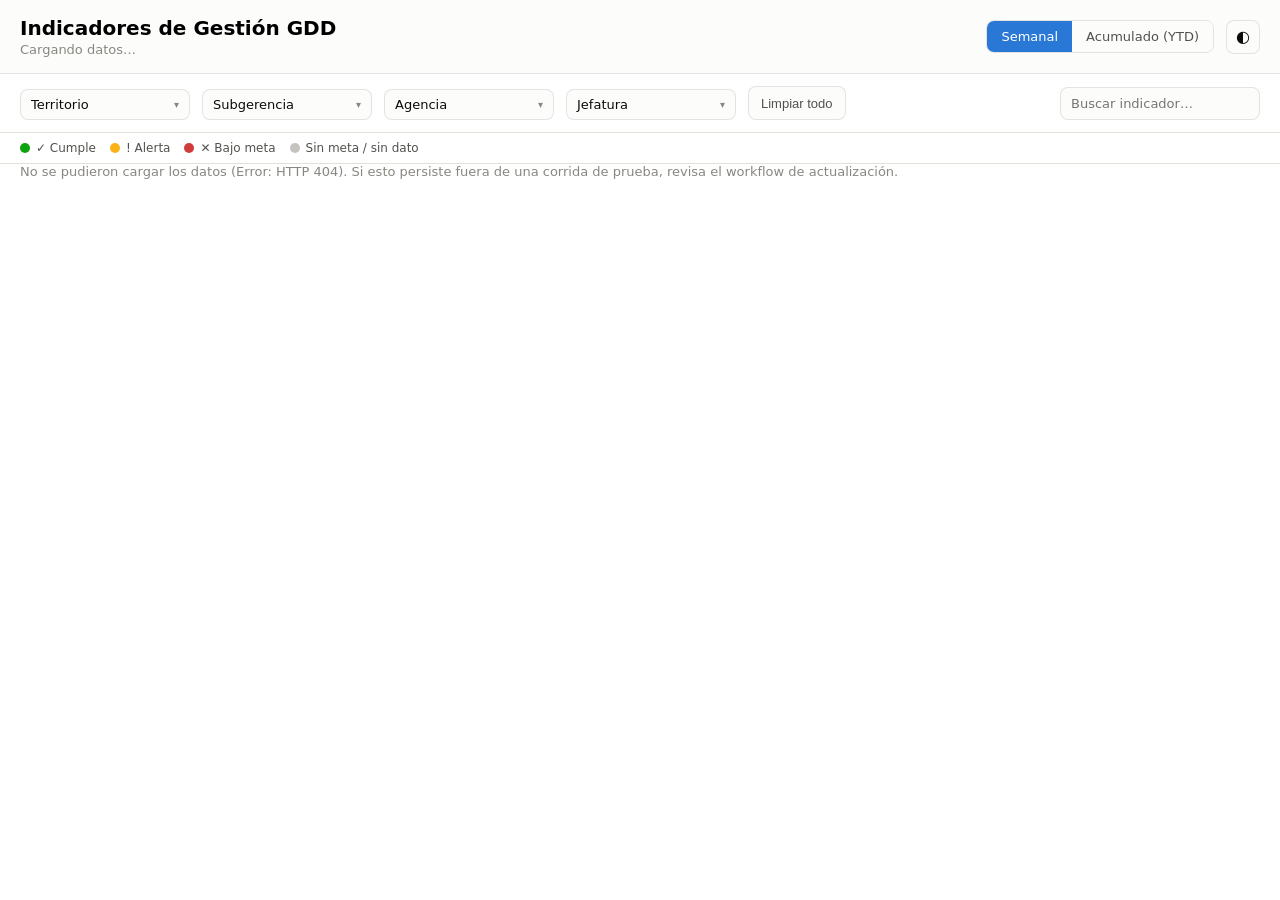
==== site/index.html @ d1c9a59b "Reemplazar los <select multiple> por dropdowns tipo checklist Cada filtro (Territorio/Subgerencia/Ag" ====
<!DOCTYPE html>
<html lang="es">
<head>
<meta charset="UTF-8">
<meta name="viewport" content="width=device-width, initial-scale=1.0">
<title>Indicadores de Gestión GDD</title>
<link rel="stylesheet" href="style.css">
</head>
<body>
<div class="viz-root" id="app">
  <header class="topbar">
    <div class="topbar-title">
      <h1>Indicadores de Gestión GDD</h1>
      <p id="updated-at" class="muted">Cargando datos…</p>
    </div>
    <div class="topbar-controls">
      <div class="view-toggle" role="tablist" aria-label="Vista">
        <button class="view-btn active" data-view="weekly" role="tab" aria-selected="true">Semanal</button>
        <button class="view-btn" data-view="ytd" role="tab" aria-selected="false">Acumulado (YTD)</button>
      </div>
      <button id="theme-toggle" class="icon-btn" title="Cambiar tema" aria-label="Cambiar tema claro/oscuro">◐</button>
    </div>
  </header>

  <div class="toolbar">
    <div class="filters" id="filters-container">
      <!-- Los 4 dropdowns (Territorio/Subgerencia/Agencia/Jefatura) se arman en JS: buildFilterDropdown() -->
      <button id="clear-filters" class="icon-btn text-btn" title="Limpiar todos los filtros">Limpiar todo</button>
    </div>
    <input id="indicator-search" type="search" placeholder="Buscar indicador…" aria-label="Buscar indicador">
  </div>
  <div class="active-filters" id="active-filters" aria-live="polite"></div>
  <div class="legend-bar">
    <span class="legend-item"><span class="status-dot good"></span> ✓ Cumple</span>
    <span class="legend-item"><span class="status-dot warning"></span> ! Alerta</span>
    <span class="legend-item"><span class="status-dot critical"></span> ✕ Bajo meta</span>
    <span class="legend-item"><span class="status-dot neutral"></span> Sin meta / sin dato</span>
  </div>

  <main id="table-wrap" class="table-wrap">
    <p class="muted" id="status-msg">Cargando indicadores…</p>
  </main>
</div>
<script src="app.js"></script>
</body>
</html>
---- site/style.css ----
:root {
  color-scheme: light;
}

.viz-root {
  color-scheme: light;
  --surface-1: #fcfcfb;
  --page-plane: #f9f9f7;
  --text-primary: #0b0b0b;
  --text-secondary: #52514e;
  --text-muted: #898781;
  --gridline: #e1e0d9;
  --baseline: #c3c2b7;
  --border: rgba(11, 11, 11, 0.10);
  --accent: #2a78d6;
  --status-good: #0ca30c;
  --status-warning: #fab219;
  --status-critical: #d03b3b;
  --status-neutral: #898781;
}

@media (prefers-color-scheme: dark) {
  :root:where(:not([data-theme="light"])) .viz-root {
    color-scheme: dark;
    --surface-1: #1a1a19;
    --page-plane: #0d0d0d;
    --text-primary: #ffffff;
    --text-secondary: #c3c2b7;
    --text-muted: #898781;
    --gridline: #2c2c2a;
    --baseline: #383835;
    --border: rgba(255, 255, 255, 0.10);
    --accent: #3987e5;
    --status-good: #0ca30c;
    --status-warning: #fab219;
    --status-critical: #e66767;
    --status-neutral: #898781;
  }
}
:root[data-theme="dark"] .viz-root {
  color-scheme: dark;
  --surface-1: #1a1a19;
  --page-plane: #0d0d0d;
  --text-primary: #ffffff;
  --text-secondary: #c3c2b7;
  --text-muted: #898781;
  --gridline: #2c2c2a;
  --baseline: #383835;
  --border: rgba(255, 255, 255, 0.10);
  --accent: #3987e5;
  --status-good: #0ca30c;
  --status-warning: #fab219;
  --status-critical: #e66767;
  --status-neutral: #898781;
}

* { box-sizing: border-box; }

body {
  margin: 0;
  font-family: system-ui, -apple-system, "Segoe UI", sans-serif;
  background: var(--page-plane);
  color: var(--text-primary);
}

.viz-root {
  min-height: 100vh;
  display: flex;
  flex-direction: column;
}

.topbar {
  display: flex;
  justify-content: space-between;
  align-items: center;
  gap: 16px;
  padding: 16px 20px;
  background: var(--surface-1);
  border-bottom: 1px solid var(--border);
  flex-wrap: wrap;
}

.topbar-title h1 {
  font-size: 20px;
  margin: 0 0 2px;
}

.muted {
  color: var(--text-muted);
  font-size: 13px;
  margin: 0;
}

.topbar-controls {
  display: flex;
  align-items: center;
  gap: 12px;
}

.view-toggle {
  display: inline-flex;
  border: 1px solid var(--border);
  border-radius: 8px;
  overflow: hidden;
}

.view-btn {
  border: none;
  background: var(--surface-1);
  color: var(--text-secondary);
  padding: 8px 14px;
  font-size: 13px;
  cursor: pointer;
  font-family: inherit;
}

.view-btn.active {
  background: var(--accent);
  color: #fff;
}

.icon-btn {
  border: 1px solid var(--border);
  background: var(--surface-1);
  color: var(--text-primary);
  border-radius: 8px;
  width: 34px;
  height: 34px;
  cursor: pointer;
  font-size: 16px;
}

.toolbar {
  display: flex;
  align-items: flex-end;
  justify-content: space-between;
  gap: 12px;
  padding: 12px 20px;
  flex-wrap: wrap;
  border-bottom: 1px solid var(--gridline);
}

.toolbar input[type="search"] {
  padding: 8px 10px;
  border: 1px solid var(--border);
  border-radius: 8px;
  background: var(--surface-1);
  color: var(--text-primary);
  font-family: inherit;
  font-size: 13px;
  min-width: 200px;
}

.filters {
  display: flex;
  align-items: flex-end;
  gap: 12px;
  flex-wrap: wrap;
}

/* --- Dropdown de filtro multi-select tipo checklist --- */
.filter-dropdown {
  position: relative;
}

.filter-dropdown-toggle {
  display: flex;
  align-items: center;
  gap: 8px;
  padding: 7px 10px;
  border: 1px solid var(--border);
  border-radius: 8px;
  background: var(--surface-1);
  color: var(--text-primary);
  font-family: inherit;
  font-size: 13px;
  min-width: 170px;
  cursor: pointer;
  justify-content: space-between;
}

.filter-dropdown-toggle .count-badge {
  background: var(--accent);
  color: #fff;
  border-radius: 999px;
  font-size: 11px;
  padding: 1px 7px;
  font-variant-numeric: tabular-nums;
}

.filter-dropdown-toggle .caret {
  color: var(--text-muted);
  font-size: 10px;
}

.filter-dropdown.open .filter-dropdown-toggle {
  border-color: var(--accent);
}

.filter-dropdown-panel {
  position: absolute;
  top: calc(100% + 4px);
  left: 0;
  z-index: 20;
  width: 240px;
  background: var(--surface-1);
  border: 1px solid var(--border);
  border-radius: 10px;
  box-shadow: 0 8px 24px rgba(0, 0, 0, 0.18);
  padding: 8px;
  display: flex;
  flex-direction: column;
  gap: 6px;
}

.filter-dropdown-panel[hidden] {
  display: none;
}

.filter-dropdown-search {
  padding: 6px 8px;
  border: 1px solid var(--border);
  border-radius: 6px;
  background: var(--page-plane);
  color: var(--text-primary);
  font-family: inherit;
  font-size: 12px;
}

.filter-dropdown-actions {
  display: flex;
  gap: 6px;
}

.filter-dropdown-actions button {
  flex: 1;
  border: 1px solid var(--border);
  background: var(--page-plane);
  color: var(--text-secondary);
  border-radius: 6px;
  padding: 4px 6px;
  font-size: 11px;
  font-family: inherit;
  cursor: pointer;
}

.filter-dropdown-actions button:hover {
  color: var(--text-primary);
}

.filter-dropdown-options {
  max-height: 220px;
  overflow-y: auto;
  display: flex;
  flex-direction: column;
}

.filter-dropdown-option {
  display: flex;
  align-items: center;
  gap: 8px;
  padding: 5px 4px;
  font-size: 13px;
  color: var(--text-primary);
  border-radius: 6px;
  cursor: pointer;
}

.filter-dropdown-option:hover {
  background: var(--page-plane);
}

.filter-dropdown-option input {
  margin: 0;
}

.filter-dropdown-empty {
  font-size: 12px;
  color: var(--text-muted);
  padding: 8px 4px;
}

.active-filters {
  display: flex;
  flex-wrap: wrap;
  gap: 6px;
  padding: 0 20px 10px;
}

.active-filters:empty {
  padding: 0;
}

.filter-chip {
  display: inline-flex;
  align-items: center;
  gap: 6px;
  font-size: 12px;
  background: var(--surface-1);
  border: 1px solid var(--border);
  border-radius: 999px;
  padding: 3px 6px 3px 10px;
  color: var(--text-secondary);
}

.filter-chip button {
  border: none;
  background: none;
  color: var(--text-muted);
  cursor: pointer;
  font-size: 13px;
  line-height: 1;
  padding: 2px;
}

.icon-btn.text-btn {
  width: auto;
  padding: 0 12px;
  font-size: 13px;
  color: var(--text-secondary);
}

.legend-bar {
  display: flex;
  gap: 14px;
  flex-wrap: wrap;
  padding: 8px 20px;
  border-bottom: 1px solid var(--gridline);
}

.legend {
  display: flex;
  gap: 14px;
  margin-left: auto;
  flex-wrap: wrap;
}

.legend-item {
  font-size: 12px;
  color: var(--text-secondary);
  display: inline-flex;
  align-items: center;
  gap: 6px;
}

.status-dot {
  width: 10px;
  height: 10px;
  border-radius: 50%;
  display: inline-block;
}
.status-dot.good { background: var(--status-good); }
.status-dot.warning { background: var(--status-warning); }
.status-dot.critical { background: var(--status-critical); }
.status-dot.neutral { background: var(--status-neutral); opacity: 0.5; }

.table-wrap {
  flex: 1;
  overflow: auto;
  padding: 0 20px 24px;
}

table.matrix {
  border-collapse: separate;
  border-spacing: 0;
  font-size: 13px;
  min-width: 100%;
}

table.matrix th, table.matrix td {
  padding: 8px 10px;
  border-bottom: 1px solid var(--gridline);
  white-space: nowrap;
  text-align: right;
}

table.matrix thead th {
  position: sticky;
  top: 0;
  background: var(--surface-1);
  color: var(--text-secondary);
  font-weight: 600;
  z-index: 2;
  text-align: right;
  vertical-align: bottom;
  border-bottom: 1px solid var(--baseline);
}

table.matrix thead th.entity-col {
  text-align: left;
  z-index: 3;
}

td.entity-col, th.entity-col {
  position: sticky;
  left: 0;
  background: var(--surface-1);
  text-align: left;
  font-variant-numeric: normal;
}

tr.level-total td.entity-col { font-weight: 700; }
tr.level-territorio td.entity-col { font-weight: 600; padding-left: 24px; }
tr.level-subgerencia td.entity-col { padding-left: 44px; color: var(--text-secondary); }
tr.level-agencia td.entity-col { padding-left: 44px; color: var(--text-secondary); font-style: italic; }
tr.level-jefatura td.entity-col { padding-left: 64px; color: var(--text-muted); font-size: 12px; }

.entity-toggle {
  background: none;
  border: none;
  cursor: pointer;
  color: var(--text-muted);
  font-size: 11px;
  width: 16px;
  display: inline-block;
  font-family: inherit;
}

td.value-cell {
  font-variant-numeric: tabular-nums;
  color: var(--text-primary);
}

.cell-inner {
  display: inline-flex;
  align-items: center;
  gap: 6px;
  justify-content: flex-end;
}

.status-icon {
  font-size: 11px;
  width: 14px;
  height: 14px;
  border-radius: 50%;
  display: inline-flex;
  align-items: center;
  justify-content: center;
  color: #fff;
  flex: none;
}
.status-icon.good { background: var(--status-good); }
.status-icon.warning { background: var(--status-warning); color: #3a2a00; }
.status-icon.critical { background: var(--status-critical); }
.status-icon.neutral { background: var(--status-neutral); opacity: 0.5; }

col.hidden-col, th.hidden-col, td.hidden-col { display: none; }

#status-msg { padding: 20px 0; }
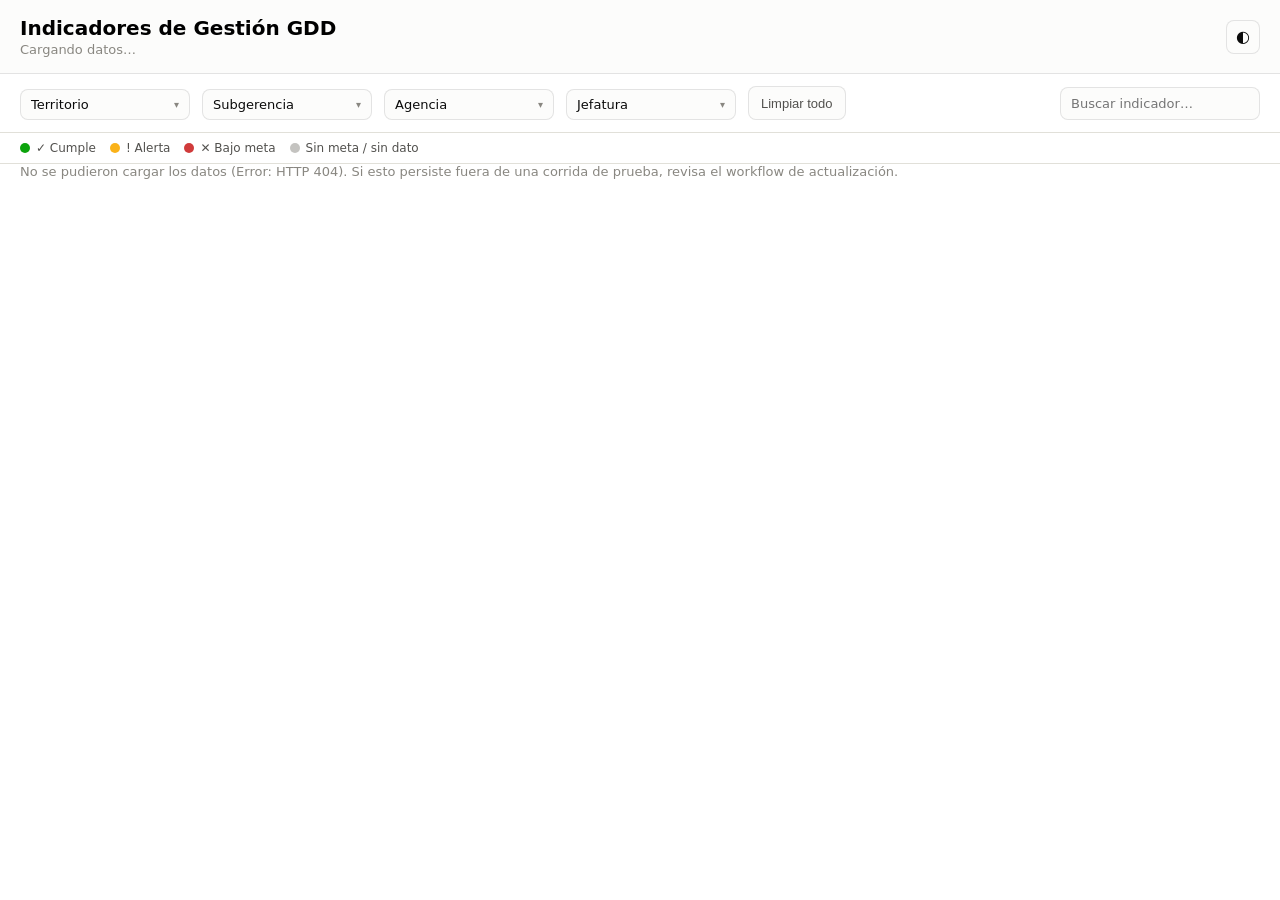
==== commit 040020f7: "Unificar YTD y MTD en una sola tabla, por indicador Se saca el toggle Semanal/Acumulado(YTD) y se fu" ====
--- a/site/index.html
+++ b/site/index.html
@@ -14,10 +14,6 @@
       <p id="updated-at" class="muted">Cargando datos…</p>
     </div>
     <div class="topbar-controls">
-      <div class="view-toggle" role="tablist" aria-label="Vista">
-        <button class="view-btn active" data-view="weekly" role="tab" aria-selected="true">Semanal</button>
-        <button class="view-btn" data-view="ytd" role="tab" aria-selected="false">Acumulado (YTD)</button>
-      </div>
       <button id="theme-toggle" class="icon-btn" title="Cambiar tema" aria-label="Cambiar tema claro/oscuro">◐</button>
     </div>
   </header>
--- a/site/style.css
+++ b/site/style.css
@@ -97,28 +97,6 @@
   gap: 12px;
 }
 
-.view-toggle {
-  display: inline-flex;
-  border: 1px solid var(--border);
-  border-radius: 8px;
-  overflow: hidden;
-}
-
-.view-btn {
-  border: none;
-  background: var(--surface-1);
-  color: var(--text-secondary);
-  padding: 8px 14px;
-  font-size: 13px;
-  cursor: pointer;
-  font-family: inherit;
-}
-
-.view-btn.active {
-  background: var(--accent);
-  color: #fff;
-}
-
 .icon-btn {
   border: 1px solid var(--border);
   background: var(--surface-1);
@@ -383,12 +361,34 @@
   z-index: 2;
   text-align: right;
   vertical-align: bottom;
+  border-bottom: 1px solid var(--gridline);
+}
+
+table.matrix thead tr:first-child th {
+  top: 0;
+}
+
+table.matrix thead tr:last-child th:not(.entity-col) {
+  top: 33px; /* fallback; app.js mide la altura real de la 1a fila y la corrige */
   border-bottom: 1px solid var(--baseline);
+  font-weight: 500;
+  font-size: 11px;
+  color: var(--text-muted);
 }
 
 table.matrix thead th.entity-col {
   text-align: left;
   z-index: 3;
+}
+
+th.indicator-group-th {
+  text-align: center;
+  border-left: 1px solid var(--gridline);
+}
+
+th.sub-col.ytd,
+td.sub-col.ytd {
+  border-left: 1px solid var(--gridline);
 }
 
 td.entity-col, th.entity-col {
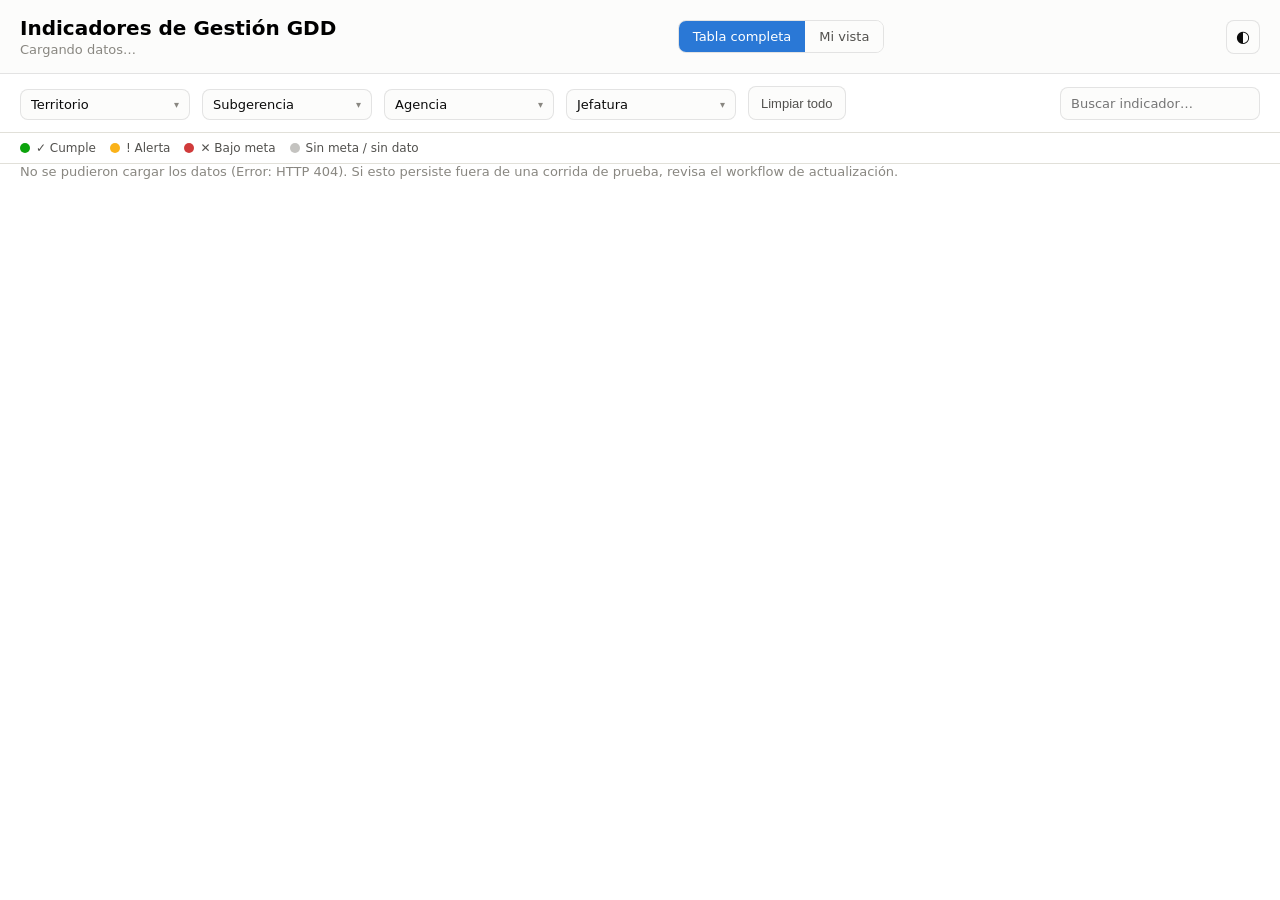
==== commit 6d32ffcc: "Agregar "Mi vista": dashboard individual de una sola pantalla Nueva página (mi-vista.html) para que " ====
--- a/site/index.html
+++ b/site/index.html
@@ -13,6 +13,10 @@
       <h1>Indicadores de Gestión GDD</h1>
       <p id="updated-at" class="muted">Cargando datos…</p>
     </div>
+    <nav class="page-nav" aria-label="Páginas">
+      <a class="page-nav-link active" href="index.html">Tabla completa</a>
+      <a class="page-nav-link" href="mi-vista.html">Mi vista</a>
+    </nav>
     <div class="topbar-controls">
       <button id="theme-toggle" class="icon-btn" title="Cambiar tema" aria-label="Cambiar tema claro/oscuro">◐</button>
     </div>
@@ -37,6 +41,7 @@
     <p class="muted" id="status-msg">Cargando indicadores…</p>
   </main>
 </div>
+<script src="shared.js"></script>
 <script src="app.js"></script>
 </body>
 </html>
--- a/site/style.css
+++ b/site/style.css
@@ -97,6 +97,30 @@
   gap: 12px;
 }
 
+.page-nav {
+  display: inline-flex;
+  border: 1px solid var(--border);
+  border-radius: 8px;
+  overflow: hidden;
+}
+
+.page-nav-link {
+  padding: 8px 14px;
+  font-size: 13px;
+  color: var(--text-secondary);
+  text-decoration: none;
+  background: var(--surface-1);
+}
+
+.page-nav-link:hover {
+  color: var(--text-primary);
+}
+
+.page-nav-link.active {
+  background: var(--accent);
+  color: #fff;
+}
+
 .icon-btn {
   border: 1px solid var(--border);
   background: var(--surface-1);
@@ -446,4 +470,185 @@
 
 col.hidden-col, th.hidden-col, td.hidden-col { display: none; }
 
+/* ===== Mi vista (mi-vista.html) ===== */
+
+.picker-bar {
+  display: flex;
+  align-items: flex-end;
+  justify-content: space-between;
+  gap: 16px;
+  padding: 14px 20px;
+  border-bottom: 1px solid var(--gridline);
+  flex-wrap: wrap;
+}
+
+.entity-picker {
+  position: relative;
+  display: flex;
+  flex-direction: column;
+  gap: 4px;
+  font-size: 11px;
+  color: var(--text-muted);
+  min-width: 320px;
+  flex: 1;
+  max-width: 480px;
+}
+
+.entity-picker input {
+  padding: 9px 10px;
+  border: 1px solid var(--border);
+  border-radius: 8px;
+  background: var(--surface-1);
+  color: var(--text-primary);
+  font-family: inherit;
+  font-size: 14px;
+}
+
+.entity-results {
+  position: absolute;
+  top: calc(100% + 4px);
+  left: 0;
+  right: 0;
+  z-index: 20;
+  background: var(--surface-1);
+  border: 1px solid var(--border);
+  border-radius: 10px;
+  box-shadow: 0 8px 24px rgba(0, 0, 0, 0.18);
+  max-height: 320px;
+  overflow-y: auto;
+  padding: 4px;
+}
+
+.entity-result {
+  display: flex;
+  flex-direction: column;
+  align-items: flex-start;
+  gap: 2px;
+  width: 100%;
+  padding: 8px 10px;
+  border: none;
+  background: none;
+  border-radius: 6px;
+  cursor: pointer;
+  text-align: left;
+  font-family: inherit;
+}
+
+.entity-result:hover {
+  background: var(--page-plane);
+}
+
+.entity-result-name {
+  font-size: 13px;
+  color: var(--text-primary);
+  font-weight: 600;
+}
+
+.entity-result-meta {
+  font-size: 11px;
+  color: var(--text-muted);
+}
+
+.entity-result-empty {
+  font-size: 12px;
+  color: var(--text-muted);
+  padding: 10px;
+}
+
+.entity-selected {
+  display: flex;
+  align-items: center;
+  gap: 16px;
+}
+
+.entity-selected #entity-title {
+  font-size: 18px;
+  font-weight: 700;
+  margin: 0;
+}
+
+.status-summary {
+  display: flex;
+  align-items: center;
+  gap: 16px;
+  padding: 10px 20px;
+  border-bottom: 1px solid var(--gridline);
+  flex-wrap: wrap;
+}
+
+.summary-item {
+  font-size: 13px;
+  font-weight: 600;
+  display: inline-flex;
+  align-items: center;
+  gap: 6px;
+}
+.summary-item.good { color: var(--status-good); }
+.summary-item.warning { color: #8a6400; } /* status-warning no cumple 3:1 en superficie clara */
+.summary-item.critical { color: var(--status-critical); }
+@media (prefers-color-scheme: dark) {
+  :root:not([data-theme="light"]) .summary-item.warning { color: var(--status-warning); }
+}
+:root[data-theme="dark"] .summary-item.warning { color: var(--status-warning); }
+
+.summary-note {
+  font-size: 12px;
+}
+
+.my-view {
+  flex: 1;
+  overflow: auto;
+  padding: 4px 20px 24px;
+}
+
+.stat-grid {
+  display: grid;
+  grid-template-columns: repeat(auto-fill, minmax(180px, 1fr));
+  gap: 10px;
+  padding-top: 12px;
+}
+
+.stat-tile {
+  border: 1px solid var(--border);
+  border-radius: 10px;
+  padding: 10px 12px;
+  background: var(--surface-1);
+  display: flex;
+  flex-direction: column;
+  gap: 8px;
+}
+
+.stat-label {
+  font-size: 11px;
+  font-weight: 600;
+  color: var(--text-secondary);
+  line-height: 1.3;
+  min-height: 28px;
+  display: -webkit-box;
+  -webkit-line-clamp: 2;
+  -webkit-box-orient: vertical;
+  overflow: hidden;
+}
+
+.stat-row {
+  display: flex;
+  align-items: center;
+  justify-content: space-between;
+  font-size: 13px;
+  font-variant-numeric: tabular-nums;
+}
+
+.stat-tag {
+  font-size: 10px;
+  color: var(--text-muted);
+  font-weight: 600;
+}
+
+.stat-value {
+  display: inline-flex;
+  align-items: center;
+  gap: 6px;
+  color: var(--text-primary);
+}
+
 #status-msg { padding: 20px 0; }
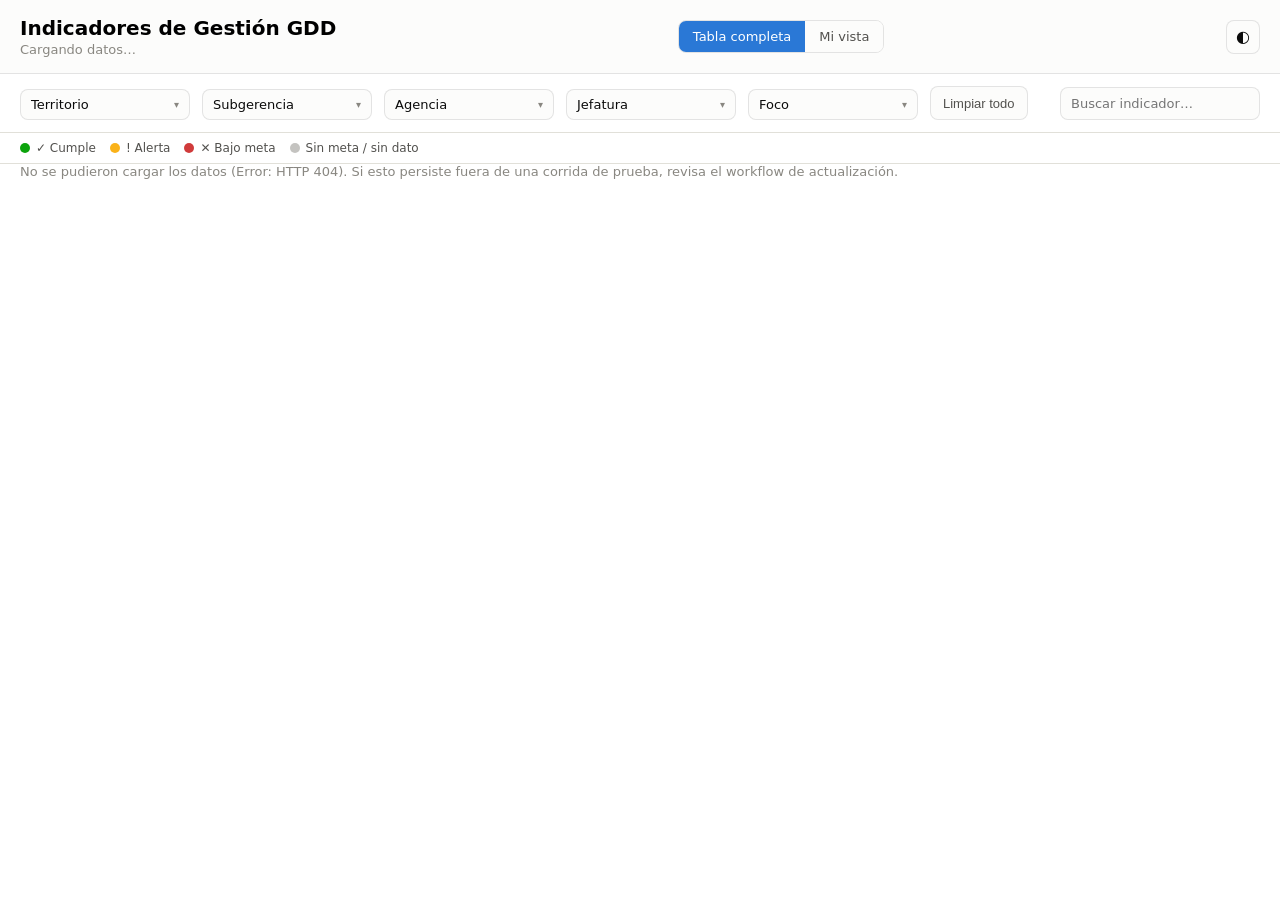
==== commit a5ab53cd: "Truncar nombres largos, resaltar fila y agregar filtro por Foco 1. Los nombres de jefatura/agencia l" ====
--- a/site/index.html
+++ b/site/index.html
@@ -13,35 +13,67 @@
       <h1>Indicadores de Gestión GDD</h1>
       <p id="updated-at" class="muted">Cargando datos…</p>
     </div>
-    <nav class="page-nav" aria-label="Páginas">
-      <a class="page-nav-link active" href="index.html">Tabla completa</a>
-      <a class="page-nav-link" href="mi-vista.html">Mi vista</a>
-    </nav>
+    <div class="tab-switch" role="tablist" aria-label="Vistas">
+      <button class="tab-btn active" data-tab="tabla" role="tab" aria-selected="true">Tabla completa</button>
+      <button class="tab-btn" data-tab="mivista" role="tab" aria-selected="false">Mi vista</button>
+    </div>
     <div class="topbar-controls">
       <button id="theme-toggle" class="icon-btn" title="Cambiar tema" aria-label="Cambiar tema claro/oscuro">◐</button>
     </div>
   </header>
 
-  <div class="toolbar">
-    <div class="filters" id="filters-container">
-      <!-- Los 4 dropdowns (Territorio/Subgerencia/Agencia/Jefatura) se arman en JS: buildFilterDropdown() -->
-      <button id="clear-filters" class="icon-btn text-btn" title="Limpiar todos los filtros">Limpiar todo</button>
+  <!-- ===== Pestaña: Tabla completa ===== -->
+  <section class="tab-panel" data-tab-panel="tabla">
+    <div class="toolbar">
+      <div class="filters" id="filters-container">
+        <!-- Los 4 dropdowns (Territorio/Subgerencia/Agencia/Jefatura) se arman en JS: buildFilterDropdown() -->
+        <button id="clear-filters" class="icon-btn text-btn" title="Limpiar todos los filtros">Limpiar todo</button>
+      </div>
+      <input id="indicator-search" type="search" placeholder="Buscar indicador…" aria-label="Buscar indicador">
     </div>
-    <input id="indicator-search" type="search" placeholder="Buscar indicador…" aria-label="Buscar indicador">
-  </div>
-  <div class="active-filters" id="active-filters" aria-live="polite"></div>
-  <div class="legend-bar">
-    <span class="legend-item"><span class="status-dot good"></span> ✓ Cumple</span>
-    <span class="legend-item"><span class="status-dot warning"></span> ! Alerta</span>
-    <span class="legend-item"><span class="status-dot critical"></span> ✕ Bajo meta</span>
-    <span class="legend-item"><span class="status-dot neutral"></span> Sin meta / sin dato</span>
-  </div>
+    <div class="active-filters" id="active-filters" aria-live="polite"></div>
+    <div class="legend-bar">
+      <span class="legend-item"><span class="status-dot good"></span> ✓ Cumple</span>
+      <span class="legend-item"><span class="status-dot warning"></span> ! Alerta</span>
+      <span class="legend-item"><span class="status-dot critical"></span> ✕ Bajo meta</span>
+      <span class="legend-item"><span class="status-dot neutral"></span> Sin meta / sin dato</span>
+    </div>
 
-  <main id="table-wrap" class="table-wrap">
-    <p class="muted" id="status-msg">Cargando indicadores…</p>
-  </main>
+    <main id="table-wrap" class="table-wrap">
+      <p class="muted" id="status-msg">Cargando indicadores…</p>
+    </main>
+  </section>
+
+  <!-- ===== Pestaña: Mi vista ===== -->
+  <section class="tab-panel" data-tab-panel="mivista" hidden>
+    <div class="picker-bar">
+      <div class="entity-picker">
+        <label for="entity-search">Buscar mi territorio, subgerencia, agencia o jefatura</label>
+        <input id="entity-search" type="search" placeholder="Escribe tu nombre o el de tu equipo…" autocomplete="off">
+        <div id="entity-results" class="entity-results" hidden></div>
+      </div>
+      <div id="entity-selected" class="entity-selected" hidden>
+        <div>
+          <p class="muted" id="entity-breadcrumb"></p>
+          <p id="entity-title"></p>
+        </div>
+        <button id="entity-change" class="icon-btn text-btn">Cambiar</button>
+      </div>
+      <div class="filters" id="mivista-filters-container">
+        <!-- El dropdown de Foco se arma en JS: buildFocoDropdown() -->
+      </div>
+    </div>
+
+    <div id="status-summary" class="status-summary" hidden></div>
+
+    <main id="my-view" class="my-view">
+      <p class="muted" id="status-msg-mivista">Cargando indicadores…</p>
+    </main>
+  </section>
 </div>
 <script src="shared.js"></script>
+<script src="tabs.js"></script>
 <script src="app.js"></script>
+<script src="mi-vista.js"></script>
 </body>
 </html>
--- a/site/style.css
+++ b/site/style.css
@@ -17,6 +17,8 @@
   --status-warning: #fab219;
   --status-critical: #d03b3b;
   --status-neutral: #898781;
+  --row-zebra: rgba(11, 11, 11, 0.025);
+  --row-hover: rgba(42, 120, 214, 0.10);
 }
 
 @media (prefers-color-scheme: dark) {
@@ -35,6 +37,8 @@
     --status-warning: #fab219;
     --status-critical: #e66767;
     --status-neutral: #898781;
+    --row-zebra: rgba(255, 255, 255, 0.025);
+    --row-hover: rgba(57, 135, 229, 0.16);
   }
 }
 :root[data-theme="dark"] .viz-root {
@@ -52,6 +56,8 @@
   --status-warning: #fab219;
   --status-critical: #e66767;
   --status-neutral: #898781;
+  --row-zebra: rgba(255, 255, 255, 0.025);
+  --row-hover: rgba(57, 135, 229, 0.16);
 }
 
 * { box-sizing: border-box; }
@@ -97,28 +103,41 @@
   gap: 12px;
 }
 
-.page-nav {
+.tab-switch {
   display: inline-flex;
   border: 1px solid var(--border);
   border-radius: 8px;
   overflow: hidden;
 }
 
-.page-nav-link {
+.tab-btn {
   padding: 8px 14px;
   font-size: 13px;
   color: var(--text-secondary);
-  text-decoration: none;
-  background: var(--surface-1);
-}
-
-.page-nav-link:hover {
-  color: var(--text-primary);
-}
-
-.page-nav-link.active {
+  background: var(--surface-1);
+  border: none;
+  cursor: pointer;
+  font-family: inherit;
+}
+
+.tab-btn:hover {
+  color: var(--text-primary);
+}
+
+.tab-btn.active {
   background: var(--accent);
   color: #fff;
+}
+
+.tab-panel {
+  display: flex;
+  flex-direction: column;
+  flex: 1;
+  min-height: 0;
+}
+
+.tab-panel[hidden] {
+  display: none;
 }
 
 .icon-btn {
@@ -421,6 +440,15 @@
   background: var(--surface-1);
   text-align: left;
   font-variant-numeric: normal;
+  width: 320px;
+  max-width: 320px;
+  overflow: hidden;
+  text-overflow: ellipsis;
+  /* white-space: nowrap ya viene de la regla general th/td — sin truncar
+     acá, un nombre largo se sale de esta celda "flotando" sobre las
+     columnas de indicadores que quedan scrolleadas debajo (bug reportado:
+     se ve el nombre superpuesto con los valores al desplazar a la
+     derecha). El nombre completo sigue disponible en el title del <td>. */
 }
 
 tr.level-total td.entity-col { font-weight: 700; }
@@ -428,6 +456,22 @@
 tr.level-subgerencia td.entity-col { padding-left: 44px; color: var(--text-secondary); }
 tr.level-agencia td.entity-col { padding-left: 44px; color: var(--text-secondary); font-style: italic; }
 tr.level-jefatura td.entity-col { padding-left: 64px; color: var(--text-muted); font-size: 12px; }
+
+/* Ayuda a seguir una fila horizontalmente en pantallas altas con muchas
+   filas: una franja cebra sutil siempre visible, más un resaltado más
+   fuerte al pasar el cursor (toda la fila, incluida la columna fija). */
+tbody tr:nth-child(even) td {
+  background: var(--row-zebra);
+}
+tbody tr:nth-child(even) td.entity-col {
+  background: linear-gradient(var(--row-zebra), var(--row-zebra)), var(--surface-1);
+}
+tbody tr:hover td {
+  background: var(--row-hover);
+}
+tbody tr:hover td.entity-col {
+  background: linear-gradient(var(--row-hover), var(--row-hover)), var(--surface-1);
+}
 
 .entity-toggle {
   background: none;
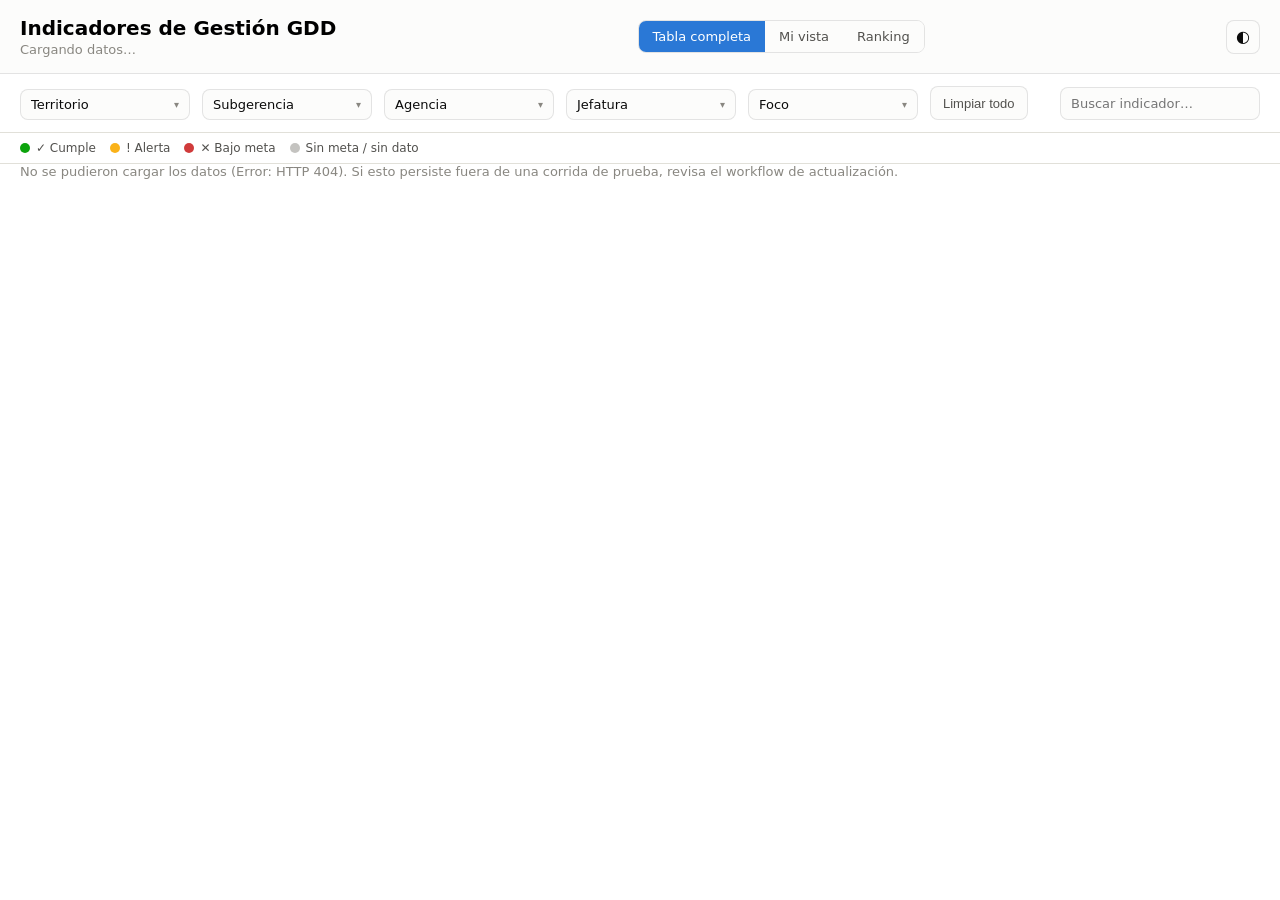
==== commit 9ebcec52: "Add Ranking tab (Territorio/Subgerencia/Agencia, YTD/Mes cerrado) New third tab that ranks entities " ====
--- a/site/index.html
+++ b/site/index.html
@@ -16,6 +16,7 @@
     <div class="tab-switch" role="tablist" aria-label="Vistas">
       <button class="tab-btn active" data-tab="tabla" role="tab" aria-selected="true">Tabla completa</button>
       <button class="tab-btn" data-tab="mivista" role="tab" aria-selected="false">Mi vista</button>
+      <button class="tab-btn" data-tab="ranking" role="tab" aria-selected="false">Ranking</button>
     </div>
     <div class="topbar-controls">
       <button id="theme-toggle" class="icon-btn" title="Cambiar tema" aria-label="Cambiar tema claro/oscuro">◐</button>
@@ -60,7 +61,8 @@
         <button id="entity-change" class="icon-btn text-btn">Cambiar</button>
       </div>
       <div class="filters" id="mivista-filters-container">
-        <!-- El dropdown de Foco se arma en JS: buildFocoDropdown() -->
+        <!-- Los dropdowns (Territorio/Subgerencia/Agencia/Jefatura/Foco) se arman en JS -->
+        <button id="mivista-clear-filters" class="icon-btn text-btn" title="Limpiar todos los filtros">Limpiar filtros</button>
       </div>
     </div>
 
@@ -70,10 +72,36 @@
       <p class="muted" id="status-msg-mivista">Cargando indicadores…</p>
     </main>
   </section>
+
+  <!-- ===== Pestaña: Ranking ===== -->
+  <section class="tab-panel" data-tab-panel="ranking" hidden>
+    <div class="ranking-toolbar">
+      <div class="segmented" id="ranking-level-switch" role="group" aria-label="Nivel">
+        <button type="button" class="segmented-btn" data-level="territorio">Territorio</button>
+        <button type="button" class="segmented-btn" data-level="subgerencia">Subgerencia</button>
+        <button type="button" class="segmented-btn" data-level="agencia">Agencia</button>
+      </div>
+      <div class="segmented" id="ranking-period-switch" role="group" aria-label="Período">
+        <button type="button" class="segmented-btn" data-period="mtd">Mes cerrado</button>
+        <button type="button" class="segmented-btn" data-period="ytd">YTD</button>
+      </div>
+      <div class="filters" id="ranking-scope-container">
+        <!-- Filtro opcional de Territorio (para acotar Subgerencia/Agencia) se arma en JS -->
+      </div>
+    </div>
+    <p class="muted ranking-formula">
+      Puntaje = promedio ponderado de Captación, NPS, Fuga (Desafiliación) y Accidentabilidad Total, 25% cada una,
+      sobre su avance vs. meta.
+    </p>
+    <main id="ranking-wrap" class="table-wrap">
+      <p class="muted" id="status-msg-ranking">Cargando indicadores…</p>
+    </main>
+  </section>
 </div>
 <script src="shared.js"></script>
 <script src="tabs.js"></script>
 <script src="app.js"></script>
 <script src="mi-vista.js"></script>
+<script src="ranking.js"></script>
 </body>
 </html>
--- a/site/style.css
+++ b/site/style.css
@@ -19,6 +19,14 @@
   --status-neutral: #898781;
   --row-zebra: rgba(11, 11, 11, 0.025);
   --row-hover: rgba(42, 120, 214, 0.10);
+  /* Paleta categórica (6 focos de negocio) — orden fijo, nunca ciclada; ver
+     .claude/skills.../dataviz y el mapeo FOCO_COLOR_VARS en shared.js. */
+  --series-1: #2a78d6;
+  --series-2: #eb6834;
+  --series-3: #1baf7a;
+  --series-4: #eda100;
+  --series-5: #e87ba4;
+  --series-6: #008300;
 }
 
 @media (prefers-color-scheme: dark) {
@@ -39,6 +47,12 @@
     --status-neutral: #898781;
     --row-zebra: rgba(255, 255, 255, 0.025);
     --row-hover: rgba(57, 135, 229, 0.16);
+    --series-1: #3987e5;
+    --series-2: #d95926;
+    --series-3: #199e70;
+    --series-4: #c98500;
+    --series-5: #d55181;
+    --series-6: #008300;
   }
 }
 :root[data-theme="dark"] .viz-root {
@@ -58,6 +72,12 @@
   --status-neutral: #898781;
   --row-zebra: rgba(255, 255, 255, 0.025);
   --row-hover: rgba(57, 135, 229, 0.16);
+  --series-1: #3987e5;
+  --series-2: #d95926;
+  --series-3: #199e70;
+  --series-4: #c98500;
+  --series-5: #d55181;
+  --series-6: #008300;
 }
 
 * { box-sizing: border-box; }
@@ -427,6 +447,33 @@
 th.indicator-group-th {
   text-align: center;
   border-left: 1px solid var(--gridline);
+}
+
+.indicator-foco-tag {
+  display: flex;
+  align-items: center;
+  justify-content: center;
+  gap: 4px;
+  font-size: 10px;
+  font-weight: 500;
+  color: var(--text-muted);
+  text-transform: uppercase;
+  letter-spacing: 0.02em;
+  margin-bottom: 3px;
+  white-space: nowrap;
+  overflow: hidden;
+  text-overflow: ellipsis;
+}
+
+.foco-dot {
+  width: 7px;
+  height: 7px;
+  border-radius: 50%;
+  flex: none;
+}
+
+.indicator-name {
+  font-weight: 600;
 }
 
 th.sub-col.ytd,
@@ -451,6 +498,18 @@
      derecha). El nombre completo sigue disponible en el title del <td>. */
 }
 
+/* Las celdas <td> dentro de una tabla pintan sus fondos/contenido según el
+   algoritmo de "table background layers" (CSS2.1 §17.5.1), que NO sigue el
+   mismo orden que el stacking context normal: una celda position:sticky sin
+   z-index explícito puede terminar pintándose DEBAJO del contenido de una
+   celda hermana no posicionada (p.ej. el círculo de .status-icon de la
+   celda de valor siguiente), aunque en pantalla ambas ocupen el mismo
+   rectángulo tras el scroll horizontal. Forzar z-index acá evita que ese
+   contenido se "filtre" sobre la columna fija. */
+td.entity-col {
+  z-index: 1;
+}
+
 tr.level-total td.entity-col { font-weight: 700; }
 tr.level-territorio td.entity-col { font-weight: 600; padding-left: 24px; }
 tr.level-subgerencia td.entity-col { padding-left: 44px; color: var(--text-secondary); }
@@ -654,12 +713,53 @@
 
 .stat-tile {
   border: 1px solid var(--border);
+  border-left: 3px solid var(--border);
   border-radius: 10px;
   padding: 10px 12px;
   background: var(--surface-1);
   display: flex;
   flex-direction: column;
   gap: 8px;
+}
+
+/* Refuerzo visual por severidad (peor estado entre YTD/MTD) — para que un
+   vistazo rápido al grupo de un foco encuentre las tarjetas que necesitan
+   atención sin tener que leer cada número. */
+.stat-tile[data-severity="critical"] { border-left-color: var(--status-critical); }
+.stat-tile[data-severity="warning"] { border-left-color: var(--status-warning); }
+.stat-tile[data-severity="good"] { border-left-color: var(--status-good); }
+
+.foco-group + .foco-group {
+  margin-top: 22px;
+}
+
+.foco-group-header {
+  display: flex;
+  align-items: baseline;
+  gap: 8px;
+  padding-bottom: 6px;
+  margin-bottom: 10px;
+  border-bottom: 1px solid var(--gridline);
+}
+
+.foco-group-dot {
+  width: 10px;
+  height: 10px;
+  border-radius: 50%;
+  flex: none;
+  transform: translateY(1px);
+}
+
+.foco-group-title {
+  font-size: 14px;
+  font-weight: 700;
+  color: var(--text-primary);
+  margin: 0;
+}
+
+.foco-group-count {
+  font-size: 12px;
+  color: var(--text-muted);
 }
 
 .stat-label {
@@ -696,3 +796,124 @@
 }
 
 #status-msg { padding: 20px 0; }
+
+/* ===== Ranking ===================================================== */
+
+.ranking-toolbar {
+  display: flex;
+  align-items: center;
+  gap: 16px;
+  padding: 12px 20px;
+  flex-wrap: wrap;
+  border-bottom: 1px solid var(--gridline);
+}
+
+.segmented {
+  display: inline-flex;
+  border: 1px solid var(--border);
+  border-radius: 8px;
+  overflow: hidden;
+}
+
+.segmented-btn {
+  padding: 7px 14px;
+  font-size: 13px;
+  color: var(--text-secondary);
+  background: var(--surface-1);
+  border: none;
+  border-left: 1px solid var(--border);
+  cursor: pointer;
+  font-family: inherit;
+}
+
+.segmented-btn:first-child { border-left: none; }
+
+.segmented-btn:hover { color: var(--text-primary); }
+
+.segmented-btn.active {
+  background: var(--accent);
+  color: #fff;
+}
+
+.ranking-formula {
+  padding: 0 20px 10px;
+}
+
+#ranking-scope-select {
+  padding: 7px 10px;
+  border: 1px solid var(--border);
+  border-radius: 8px;
+  background: var(--surface-1);
+  color: var(--text-primary);
+  font-family: inherit;
+  font-size: 13px;
+}
+
+table.ranking {
+  border-collapse: separate;
+  border-spacing: 0;
+  font-size: 13px;
+  min-width: 100%;
+}
+
+table.ranking th, table.ranking td {
+  padding: 8px 10px;
+  border-bottom: 1px solid var(--gridline);
+  white-space: nowrap;
+}
+
+table.ranking thead th {
+  position: sticky;
+  top: 0;
+  z-index: 2;
+  background: var(--surface-1);
+  color: var(--text-secondary);
+  font-weight: 600;
+  font-size: 11px;
+  text-align: right;
+  vertical-align: bottom;
+  border-bottom: 1px solid var(--baseline);
+}
+
+table.ranking th.rank-col,
+table.ranking td.rank-col {
+  text-align: center;
+  width: 40px;
+}
+
+table.ranking th.entity-col,
+table.ranking td.entity-col {
+  text-align: left;
+  position: static;
+}
+
+table.ranking td.entity-name { font-weight: 600; }
+table.ranking td.entity-territorio { color: var(--text-muted); font-weight: 400; font-size: 12px; }
+
+table.ranking td.score-cell {
+  font-weight: 700;
+}
+
+table.ranking tbody tr:nth-child(even) td {
+  background: var(--row-zebra);
+}
+table.ranking tbody tr:hover td {
+  background: var(--row-hover);
+}
+
+table.ranking tbody tr.rank-top3 td.rank-col {
+  font-weight: 700;
+  color: var(--text-primary);
+}
+
+.ranking-missing {
+  margin: 16px 20px 0;
+  padding-top: 12px;
+  border-top: 1px solid var(--gridline);
+}
+
+.ranking-missing summary {
+  cursor: pointer;
+  color: var(--text-muted);
+  font-size: 12px;
+}
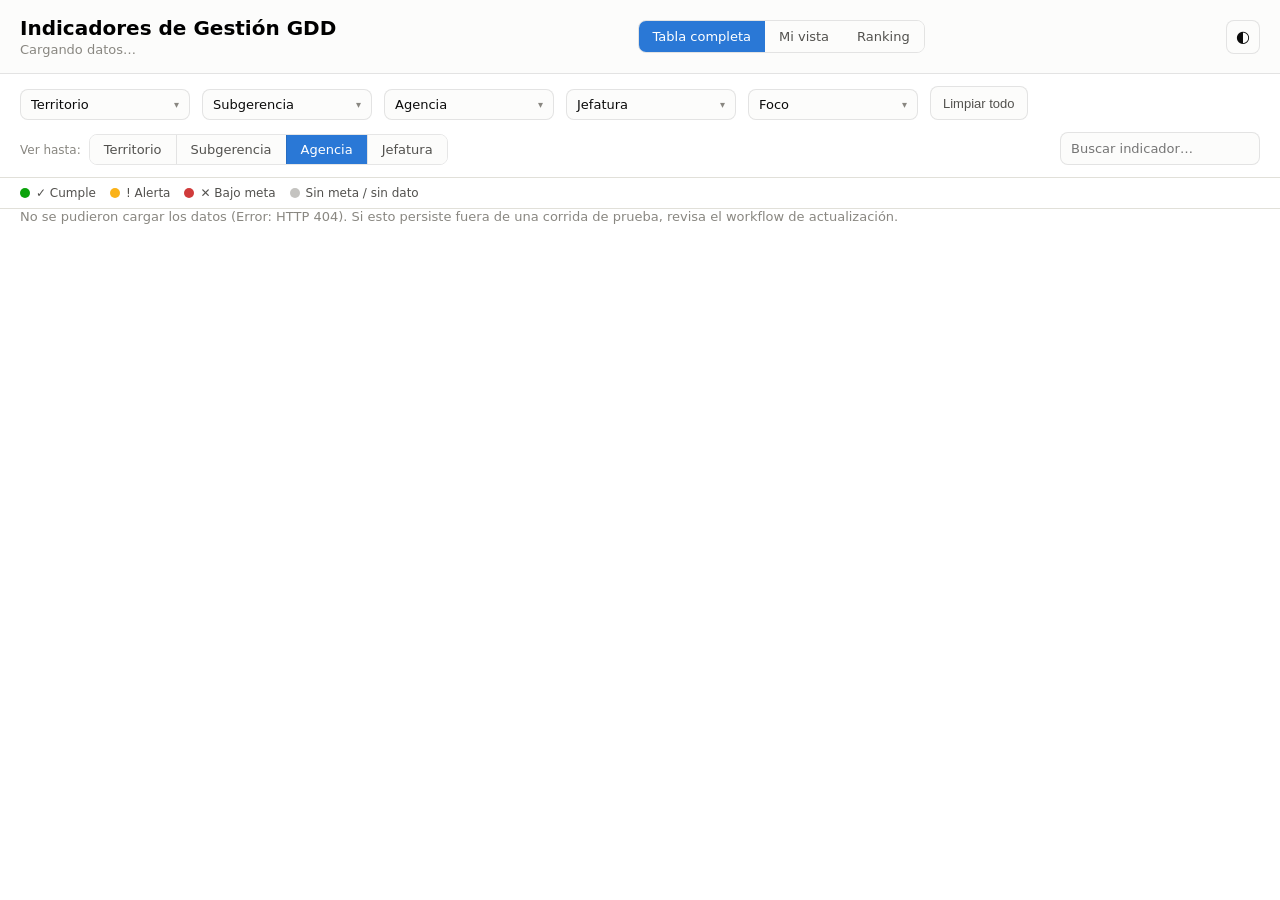
==== commit b7c86ab2: "Add "Ver hasta:" detail-level cap to Tabla completa Filtering by Territorio or Subgerencia alone use" ====
--- a/site/index.html
+++ b/site/index.html
@@ -29,6 +29,15 @@
       <div class="filters" id="filters-container">
         <!-- Los 4 dropdowns (Territorio/Subgerencia/Agencia/Jefatura) se arman en JS: buildFilterDropdown() -->
         <button id="clear-filters" class="icon-btn text-btn" title="Limpiar todos los filtros">Limpiar todo</button>
+      </div>
+      <div class="detail-level" id="detail-level-switch" role="group" aria-label="Nivel de detalle máximo">
+        <span class="detail-level-label">Ver hasta:</span>
+        <div class="segmented">
+          <button type="button" class="segmented-btn" data-max-level="territorio">Territorio</button>
+          <button type="button" class="segmented-btn" data-max-level="subgerencia">Subgerencia</button>
+          <button type="button" class="segmented-btn" data-max-level="agencia">Agencia</button>
+          <button type="button" class="segmented-btn" data-max-level="jefatura">Jefatura</button>
+        </div>
       </div>
       <input id="indicator-search" type="search" placeholder="Buscar indicador…" aria-label="Buscar indicador">
     </div>
--- a/site/style.css
+++ b/site/style.css
@@ -199,6 +199,18 @@
   flex-wrap: wrap;
 }
 
+.detail-level {
+  display: flex;
+  align-items: center;
+  gap: 8px;
+}
+
+.detail-level-label {
+  font-size: 12px;
+  color: var(--text-muted);
+  white-space: nowrap;
+}
+
 /* --- Dropdown de filtro multi-select tipo checklist --- */
 .filter-dropdown {
   position: relative;
@@ -860,6 +872,7 @@
   padding: 8px 10px;
   border-bottom: 1px solid var(--gridline);
   white-space: nowrap;
+  text-align: right;
 }
 
 table.ranking thead th {
